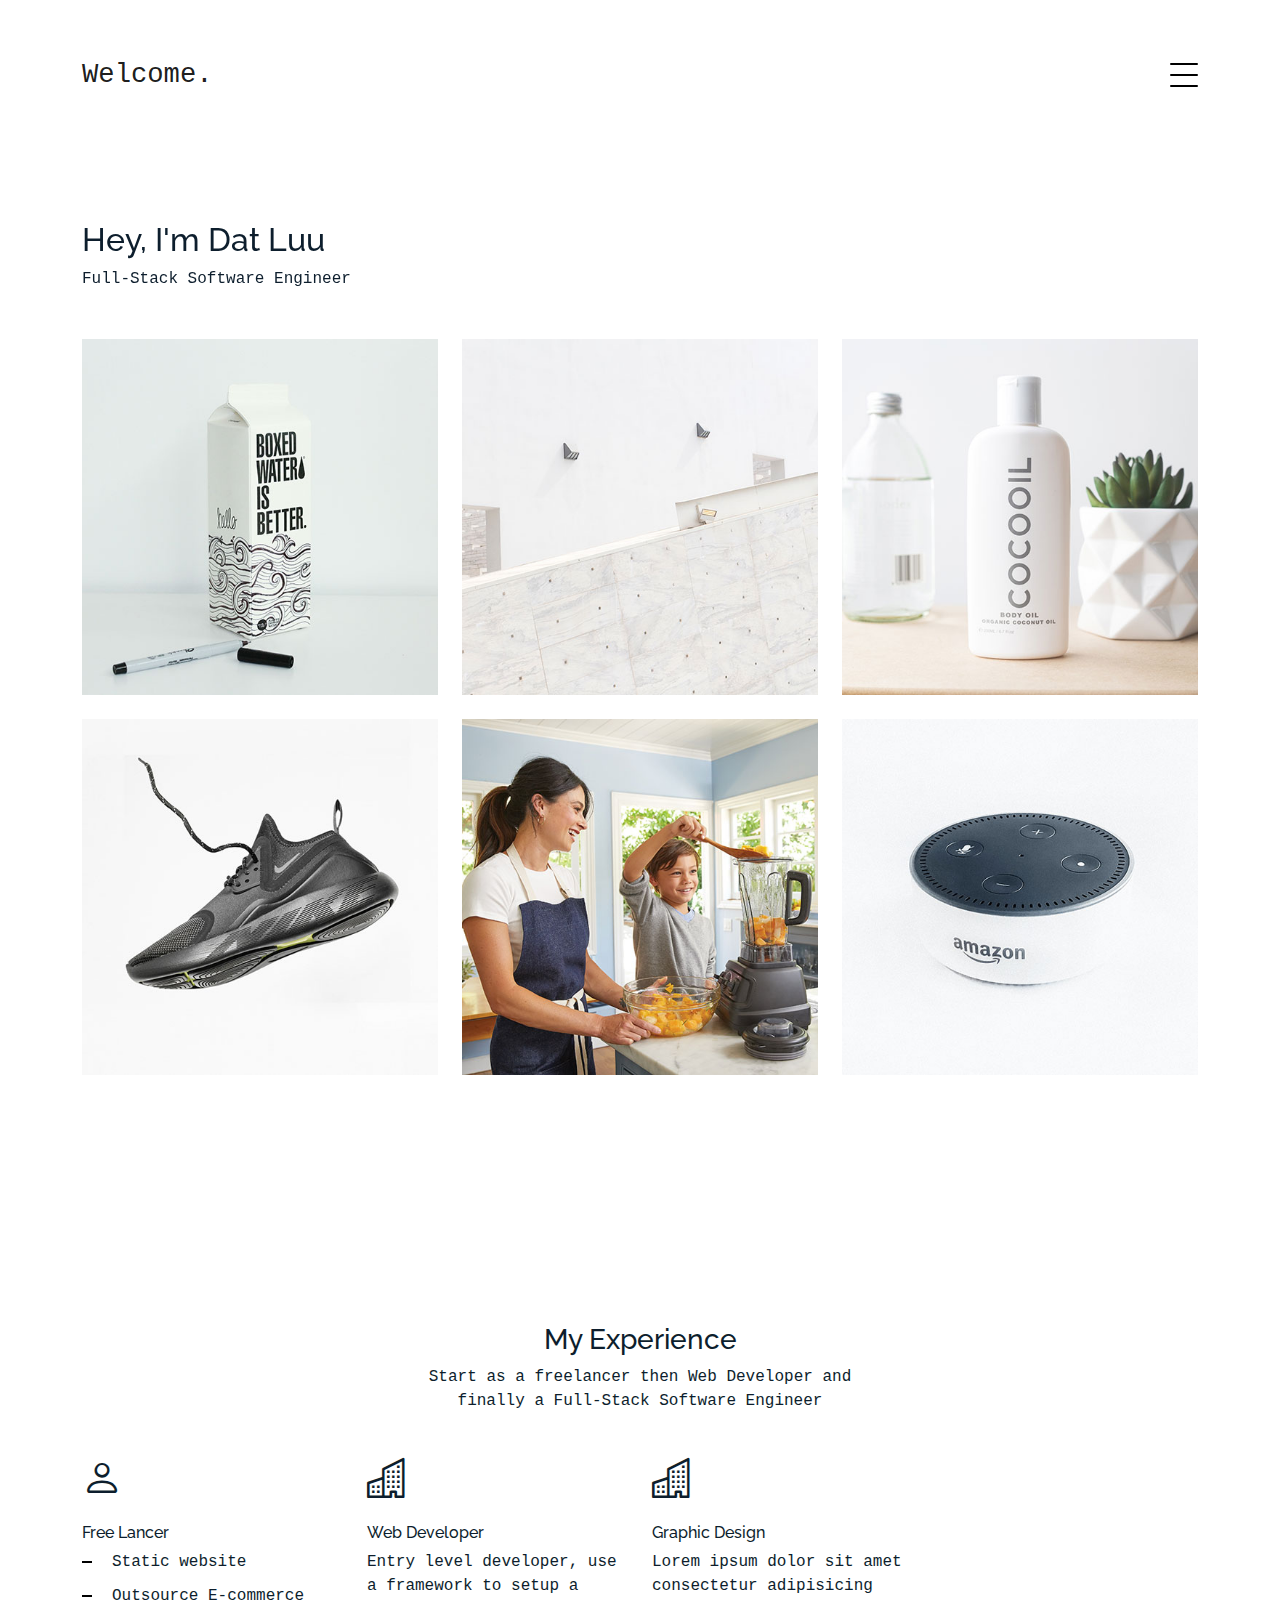
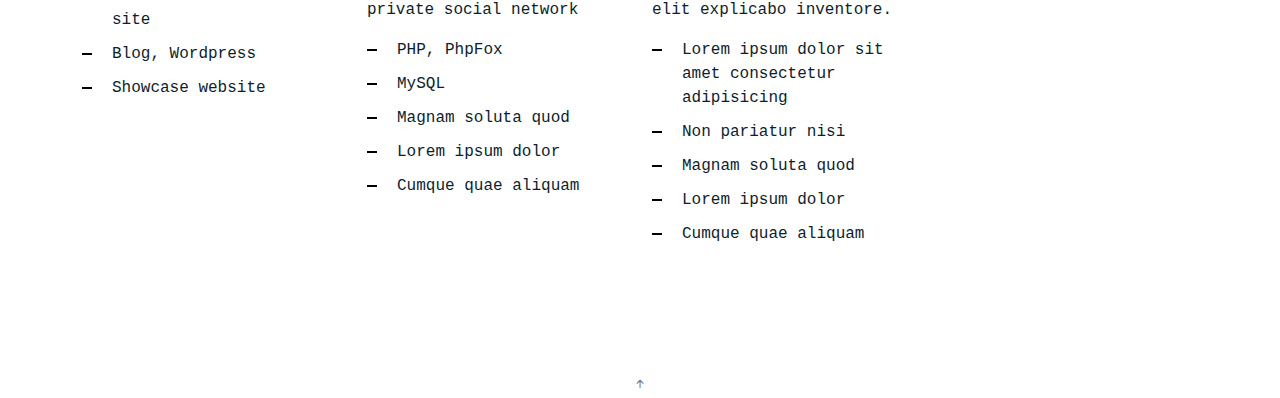
==== index.html @ fb6b013c "New Start" ====
<!DOCTYPE html>
<html lang="en">

<head>
  <meta charset="utf-8">
  <meta content="width=device-width, initial-scale=1.0" name="viewport">

  <title>Dat Luu Portfolio - Welcome</title>
  <meta content="" name="description">
  <meta content="" name="keywords">

  <!-- Favicons -->
  <link href="assets/img/favicon.png" rel="icon">
  <link href="assets/img/apple-touch-icon.png" rel="apple-touch-icon">

  <!-- Google Fonts -->
  <link href="https://fonts.googleapis.com/css?family=https://fonts.googleapis.com/css?family=Inconsolata:400,500,600,700|Raleway:400,400i,500,500i,600,600i,700,700i" rel="stylesheet">

  <!-- Vendor CSS Files -->
  <link href="assets/vendor/aos/aos.css" rel="stylesheet">
  <link href="assets/vendor/bootstrap/css/bootstrap.min.css" rel="stylesheet">
  <link href="assets/vendor/bootstrap-icons/bootstrap-icons.css" rel="stylesheet">
  <link href="assets/vendor/swiper/swiper-bundle.min.css" rel="stylesheet">

  <!-- Template Main CSS File -->
  <link href="assets/css/style.css" rel="stylesheet">

  <!-- =======================================================
  * Template Name: MyPortfolio - v4.1.0
  * Template URL: https://bootstrapmade.com/myportfolio-bootstrap-portfolio-website-template/
  * Author: BootstrapMade.com
  * License: https://bootstrapmade.com/license/
  ======================================================== -->
</head>

<body>

  <!-- ======= Navbar ======= -->
  <div class="collapse navbar-collapse custom-navmenu" id="main-navbar">
    <div class="container py-2 py-md-5">
      <div class="row align-items-start">
        <div class="col-lg-2">
          <ul class="custom-menu">
            <li class="active"><a href="index.html">Home</a></li>
            <li><a href="about.html">About Me</a></li>
            <!-- <li><a href="services.html">Services</a></li>
            <li><a href="works.html">Works</a></li>-->
            <li><a href="contact.html">Contact</a></li>
          </ul>
        </div>
      </div>

    </div>
  </div>

  <nav class="navbar navbar-light custom-navbar">
    <div class="container">
      <a class="navbar-brand" href="index.html">Welcome.</a>
      <a href="#" class="burger" data-bs-toggle="collapse" data-bs-target="#main-navbar">
        <span></span>
      </a>
    </div>
  </nav>

  <main id="main">

    <!-- ======= Works Section ======= -->
    <section class="section site-portfolio">
      <div class="container">
        <div class="row mb-5 align-items-center">
          <div class="col-md-12 col-lg-6 mb-4 mb-lg-0" data-aos="fade-up">
            <h2>Hey, I'm Dat Luu</h2>
            <p class="mb-0">Full-Stack Software Engineer</p>
          </div>
          <!--<div class="col-md-12 col-lg-6 text-start text-lg-end" data-aos="fade-up" data-aos-delay="100">
            <div id="filters" class="filters">
              <a href="#" data-filter="*" class="active">All</a>
              <a href="#" data-filter=".web">Web</a>
              <a href="#" data-filter=".design">Design</a>
              <a href="#" data-filter=".branding">Branding</a>
              <a href="#" data-filter=".photography">Photography</a>
            </div>
          </div>-->
        </div>
        <div id="portfolio-grid" class="row no-gutter" data-aos="fade-up" data-aos-delay="200">
          <div class="item web col-sm-6 col-md-4 col-lg-4 mb-4">
            <a href="work-single.html" class="item-wrap fancybox">
              <div class="work-info">
                <h3>Boxed Water</h3>
                <span>Web</span>
              </div>
              <img class="img-fluid" src="assets/img/img_1.jpg">
            </a>
          </div>
          <div class="item photography col-sm-6 col-md-4 col-lg-4 mb-4">
            <a href="work-single.html" class="item-wrap fancybox">
              <div class="work-info">
                <h3>Build Indoo</h3>
                <span>Photography</span>
              </div>
              <img class="img-fluid" src="assets/img/img_2.jpg">
            </a>
          </div>
          <div class="item branding col-sm-6 col-md-4 col-lg-4 mb-4">
            <a href="work-single.html" class="item-wrap fancybox">
              <div class="work-info">
                <h3>Cocooil</h3>
                <span>Branding</span>
              </div>
              <img class="img-fluid" src="assets/img/img_3.jpg">
            </a>
          </div>
          <div class="item design col-sm-6 col-md-4 col-lg-4 mb-4">
            <a href="work-single.html" class="item-wrap fancybox">
              <div class="work-info">
                <h3>Nike Shoe</h3>
                <span>Design</span>
              </div>
              <img class="img-fluid" src="assets/img/img_4.jpg">
            </a>
          </div>
          <div class="item photography col-sm-6 col-md-4 col-lg-4 mb-4">
            <a href="work-single.html" class="item-wrap fancybox">
              <div class="work-info">
                <h3>Kitchen Sink</h3>
                <span>Photography</span>
              </div>
              <img class="img-fluid" src="assets/img/img_5.jpg">
            </a>
          </div>
          <div class="item branding col-sm-6 col-md-4 col-lg-4 mb-4">
            <a href="work-single.html" class="item-wrap fancybox">
              <div class="work-info">
                <h3>Amazon</h3>
                <span>brandingn</span>
              </div>
              <img class="img-fluid" src="assets/img/img_6.jpg">
            </a>
          </div>
        </div>
      </div>
    </section><!-- End  Works Section -->

    <!-- ======= Services Section ======= -->
    <section class="section services">
      <div class="container">
        <div class="row justify-content-center text-center mb-4">
          <div class="col-5">
            <h3 class="h3 heading">My Experience</h3>
            <p>Start as a freelancer then Web Developer and finally a Full-Stack Software Engineer</p>
          </div>
        </div>
        <div class="row">

          <div class="col-12 col-sm-6 col-md-6 col-lg-3">
            <i class="bi bi-person"></i>
            <h4 class="h4 mb-2">Free Lancer</h4>
            <ul class="list-unstyled list-line">
              <li>Static website</li>
              <li>Outsource E-commerce site</li>
              <li>Blog, Wordpress</li>
              <li>Showcase website</li>
            </ul>
          </div>
          <div class="col-12 col-sm-6 col-md-6 col-lg-3">
            <i class="bi bi-building"></i>
            <h4 class="h4 mb-2">Web Developer</h4>
            <p>Entry level developer, use a framework to setup a private social network</p>
            <ul class="list-unstyled list-line">
              <li>PHP, PhpFox</li>
              <li>MySQL</li>
              <li>Magnam soluta quod</li>
              <li>Lorem ipsum dolor</li>
              <li>Cumque quae aliquam</li>
            </ul>
          </div>
          <div class="col-12 col-sm-6 col-md-6 col-lg-3">
            <i class="bi bi-building"></i>
            <h4 class="h4 mb-2">Graphic Design</h4>
            <p>Lorem ipsum dolor sit amet consectetur adipisicing elit explicabo inventore.</p>
            <ul class="list-unstyled list-line">
              <li>Lorem ipsum dolor sit amet consectetur adipisicing</li>
              <li>Non pariatur nisi</li>
              <li>Magnam soluta quod</li>
              <li>Lorem ipsum dolor</li>
              <li>Cumque quae aliquam</li>
            </ul>
          </div>
        </div>
      </div>
    </section><!-- End Services Section -->

  </main><!-- End #main -->

  <a href="#" class="back-to-top d-flex align-items-center justify-content-center"><i class="bi bi-arrow-up-short"></i></a>

  <!-- Vendor JS Files -->
  <script src="assets/vendor/aos/aos.js"></script>
  <script src="assets/vendor/bootstrap/js/bootstrap.bundle.min.js"></script>
  <script src="assets/vendor/isotope-layout/isotope.pkgd.min.js"></script>
  <script src="assets/vendor/php-email-form/validate.js"></script>
  <script src="assets/vendor/swiper/swiper-bundle.min.js"></script>

  <!-- Template Main JS File -->
  <script src="assets/js/main.js"></script>

</body>

</html>
---- assets/css/style.css ----
/**
* Template Name: MyPortfolio - v4.1.0
* Template URL: https://bootstrapmade.com/myportfolio-bootstrap-portfolio-website-template/
* Author: BootstrapMade.com
* License: https://bootstrapmade.com/license/
*/

/*--------------------------------------------------------------
# General
--------------------------------------------------------------*/
body {
  font-family: "Inconsolata", monospace;
  color: #0d1e2d;
}

a {
  color: #777;
  text-decoration: none;
}

a:hover {
  color: #000;
}

h1, h2, h3, h4, h5, h6, .font-heading {
  font-family: "Raleway", sans-serif;
}

.section {
  padding: 7rem 0;
}

.filters a {
  text-decoration: none;
  color: #000;
  display: inline-block;
  padding-left: 10px;
  padding-right: 10px;
  position: relative;
}

.filters a:hover, .filters a:focus, .filters a:active {
  text-decoration: none;
}

.filters a:hover:before {
  content: "";
  position: absolute;
  left: 10px;
  right: 10px;
  bottom: 0;
  height: 1px;
  background-color: #000;
}

.filters a.active {
  color: #000;
}

.filters a.active:before {
  content: "";
  position: absolute;
  left: 10px;
  right: 10px;
  bottom: 0;
  height: 1px;
  background-color: #000;
}

.item {
  border: none;
  margin-bottom: 30px;
}

.item .item-wrap {
  display: block;
  position: relative;
  overflow: hidden;
}

.item .item-wrap:after {
  z-index: 2;
  position: absolute;
  content: "";
  top: 0;
  left: 0;
  right: 0;
  bottom: 0;
  background: rgba(0, 0, 0, 0.4);
  visibility: hidden;
  opacity: 0;
  transition: .3s all ease-in-out;
}

.item .item-wrap img {
  transition: .3s transform ease;
  transform: scale(1);
}

.item .item-wrap > .work-info {
  position: absolute;
  top: 50%;
  width: 100%;
  text-align: center;
  z-index: 3;
  transform: translateY(-50%);
  color: #fff;
  opacity: 0;
  visibility: hidden;
  margin-top: 20px;
  transition: .3s all ease;
}

.item .item-wrap > .work-info h3 {
  font-size: 20px;
  margin-bottom: 0;
}

.item .item-wrap > .work-info span {
  font-size: 14px;
  text-transform: uppercase;
  letter-spacing: .2rem;
}

.item .item-wrap:hover {
  text-decoration: none;
}

.item .item-wrap:hover img {
  transform: scale(1.05);
}

.item .item-wrap:hover:after {
  opacity: 1;
  visibility: visible;
}

.item .item-wrap:hover .work-info {
  margin-top: 0px;
  opacity: 1;
  visibility: visible;
}

.testimonial-wrap {
  padding: 50px 50px 80px 50px;
  background: #eceff2;
}

.testimonial-wrap .testimonial {
  text-align: center;
  max-width: 500px;
  margin: 0 auto;
}

.testimonial-wrap .testimonial img {
  border-radius: 50%;
  width: 120px;
  margin: 0 auto 30px auto;
}

.testimonial-wrap .testimonial blockquote p {
  font-size: 20px;
}

.h3 {
  font-size: 20px;
}

.h4 {
  font-size: 16px;
}

.heading {
  font-size: 28px;
}

.readmore {
  display: inline-block;
  border: 1px solid #000;
  padding: 10px 15px;
  font-size: 12px;
  text-transform: uppercase;
  color: #000;
  transition: .2s all ease;
  font-weight: 700;
}

.readmore:active, .readmore:focus, .readmore:hover {
  outline: none;
}

.readmore:hover {
  color: #fff;
  text-decoration: none;
  background: #000;
}

.testimonials-slider .swiper-pagination {
  margin-top: -60px;
  position: relative;
}

.testimonials-slider .swiper-pagination .swiper-pagination-bullet {
  width: 12px;
  height: 12px;
  background-color: rgba(13, 30, 45, 0.3);
  opacity: 1;
}

.testimonials-slider .swiper-pagination .swiper-pagination-bullet-active {
  background-color: rgba(13, 30, 45, 0.6);
}

.sticky-content {
  position: sticky;
  position: -webkit-sticky;
  top: 0;
  /* required */
}

.list-line li {
  margin-bottom: 10px;
  position: relative;
  padding-left: 30px;
}

.list-line li:before {
  content: "";
  position: absolute;
  left: 0;
  top: .7rem;
  width: 10px;
  height: 2px;
  background: #000;
}

.form-control {
  border-radius: 0;
  background: #f8f9fa;
  border: 1px solid transparent;
  padding-top: 10px !important;
  padding-bottom: 10px !important;
}

.form-control:active, .form-control:focus {
  background: #eff1f4;
  outline: none;
  box-shadow: none;
  border: 1px solid transparent;
}

.custom-progress {
  height: 7px;
  border-radius: 0;
}

.custom-progress .progress-bar {
  background: #000;
}

/* Services */
.services i {
  font-size: 40px;
}

.services h4 {
  padding-top: 10px;
}

/* Contact Form */
.php-email-form .error-message {
  display: none;
  color: #fff;
  background: #ed3c0d;
  text-align: left;
  padding: 15px;
  font-weight: 600;
}

.php-email-form .error-message br + br {
  margin-top: 25px;
}

.php-email-form .sent-message {
  display: none;
  color: #fff;
  background: #18d26e;
  text-align: center;
  padding: 15px;
  font-weight: 600;
}

.php-email-form .loading {
  display: none;
  background: #fff;
  text-align: center;
  padding: 15px;
}

.php-email-form .loading:before {
  content: "";
  display: inline-block;
  border-radius: 50%;
  width: 24px;
  height: 24px;
  margin: 0 10px -6px 0;
  border: 3px solid #18d26e;
  border-top-color: #eee;
  -webkit-animation: animate-loading 1s linear infinite;
  animation: animate-loading 1s linear infinite;
}

@-webkit-keyframes animate-loading {
  0% {
    transform: rotate(0deg);
  }
  100% {
    transform: rotate(360deg);
  }
}

@keyframes animate-loading {
  0% {
    transform: rotate(0deg);
  }
  100% {
    transform: rotate(360deg);
  }
}

/*--------------------------------------------------------------
# Header
--------------------------------------------------------------*/
/* Custom Navmenu */
.custom-navmenu {
  background: #0d1e2d;
}

.custom-navmenu .custom-menu, .custom-navmenu .custom-menu li {
  padding: 0;
  margin: 0;
  list-style: none;
}

.custom-navmenu .custom-menu li {
  margin-bottom: 0;
  font-size: 20px;
}

.custom-navmenu .custom-menu li a {
  color: #fff;
  padding: 10px 0 !important;
}

.custom-navmenu .custom-menu li a:hover {
  text-decoration: none;
}

.custom-navmenu .custom-menu li.active a {
  text-decoration: underline;
}

.custom-navmenu h3 {
  font-size: 20px;
  color: #fff;
}

.custom-navmenu p {
  color: rgba(255, 255, 255, 0.6);
}

.custom-navmenu a {
  color: rgba(255, 255, 255, 0.7);
}

.custom-navmenu a:hover {
  color: #fff;
}

/* Custom Navbar */
.custom-navbar {
  padding-top: 50px;
  width: 100%;
}

@media (max-width: 780px) {
  .custom-navbar > .container {
    padding-right: 0;
    padding-left: 0;
  }
}

.custom-navbar .navbar-brand {
  font-size: 1.7rem;
}

/* Burger */
.burger {
  width: 28px;
  height: 32px;
  cursor: pointer;
  position: relative;
}

.burger:before, .burger span, .burger:after {
  width: 100%;
  height: 2px;
  display: block;
  background: #000;
  border-radius: 2px;
  position: absolute;
  opacity: 1;
}

.burger:before, .burger:after {
  transition: top 0.35s cubic-bezier(0.23, 1, 0.32, 1), transform 0.35s cubic-bezier(0.23, 1, 0.32, 1), opacity 0.35s cubic-bezier(0.23, 1, 0.32, 1), background-color 1.15s cubic-bezier(0.86, 0, 0.07, 1);
  -webkit-transition: top 0.35s cubic-bezier(0.23, 1, 0.32, 1), -webkit-transform 0.35s cubic-bezier(0.23, 1, 0.32, 1), opacity 0.35s cubic-bezier(0.23, 1, 0.32, 1), background-color 1.15s cubic-bezier(0.86, 0, 0.07, 1);
  content: "";
}

.burger:before {
  top: 4px;
}

.burger span {
  top: 15px;
}

.burger:after {
  top: 26px;
}

/* Hover */
.burger:hover:before {
  top: 7px;
}

.burger:hover:after {
  top: 23px;
}

/* Click */
.burger.active span {
  opacity: 0;
}

.burger.active:before, .burger.active:after {
  top: 40%;
}

.burger.active:before {
  transform: rotate(45deg);
}

.burger.active:after {
  transform: rotate(-45deg);
}

.burger:focus {
  outline: none;
}

/*--------------------------------------------------------------
# Footer
--------------------------------------------------------------*/
.footer {
  padding: 0 0 4rem 0;
}

.footer a {
  color: #000;
}

.social a {
  display: inline-block;
  width: 50px;
  height: 50px;
  border-radius: 50%;
  background: #f8f9fa;
  position: relative;
  text-align: center;
  color: #0d1e2d;
}

.social a span {
  display: inline-block;
  left: 50%;
  position: absolute;
  top: 50%;
  transform: translate(-50%, -50%);
}

.social a:hover {
  color: #000;
}
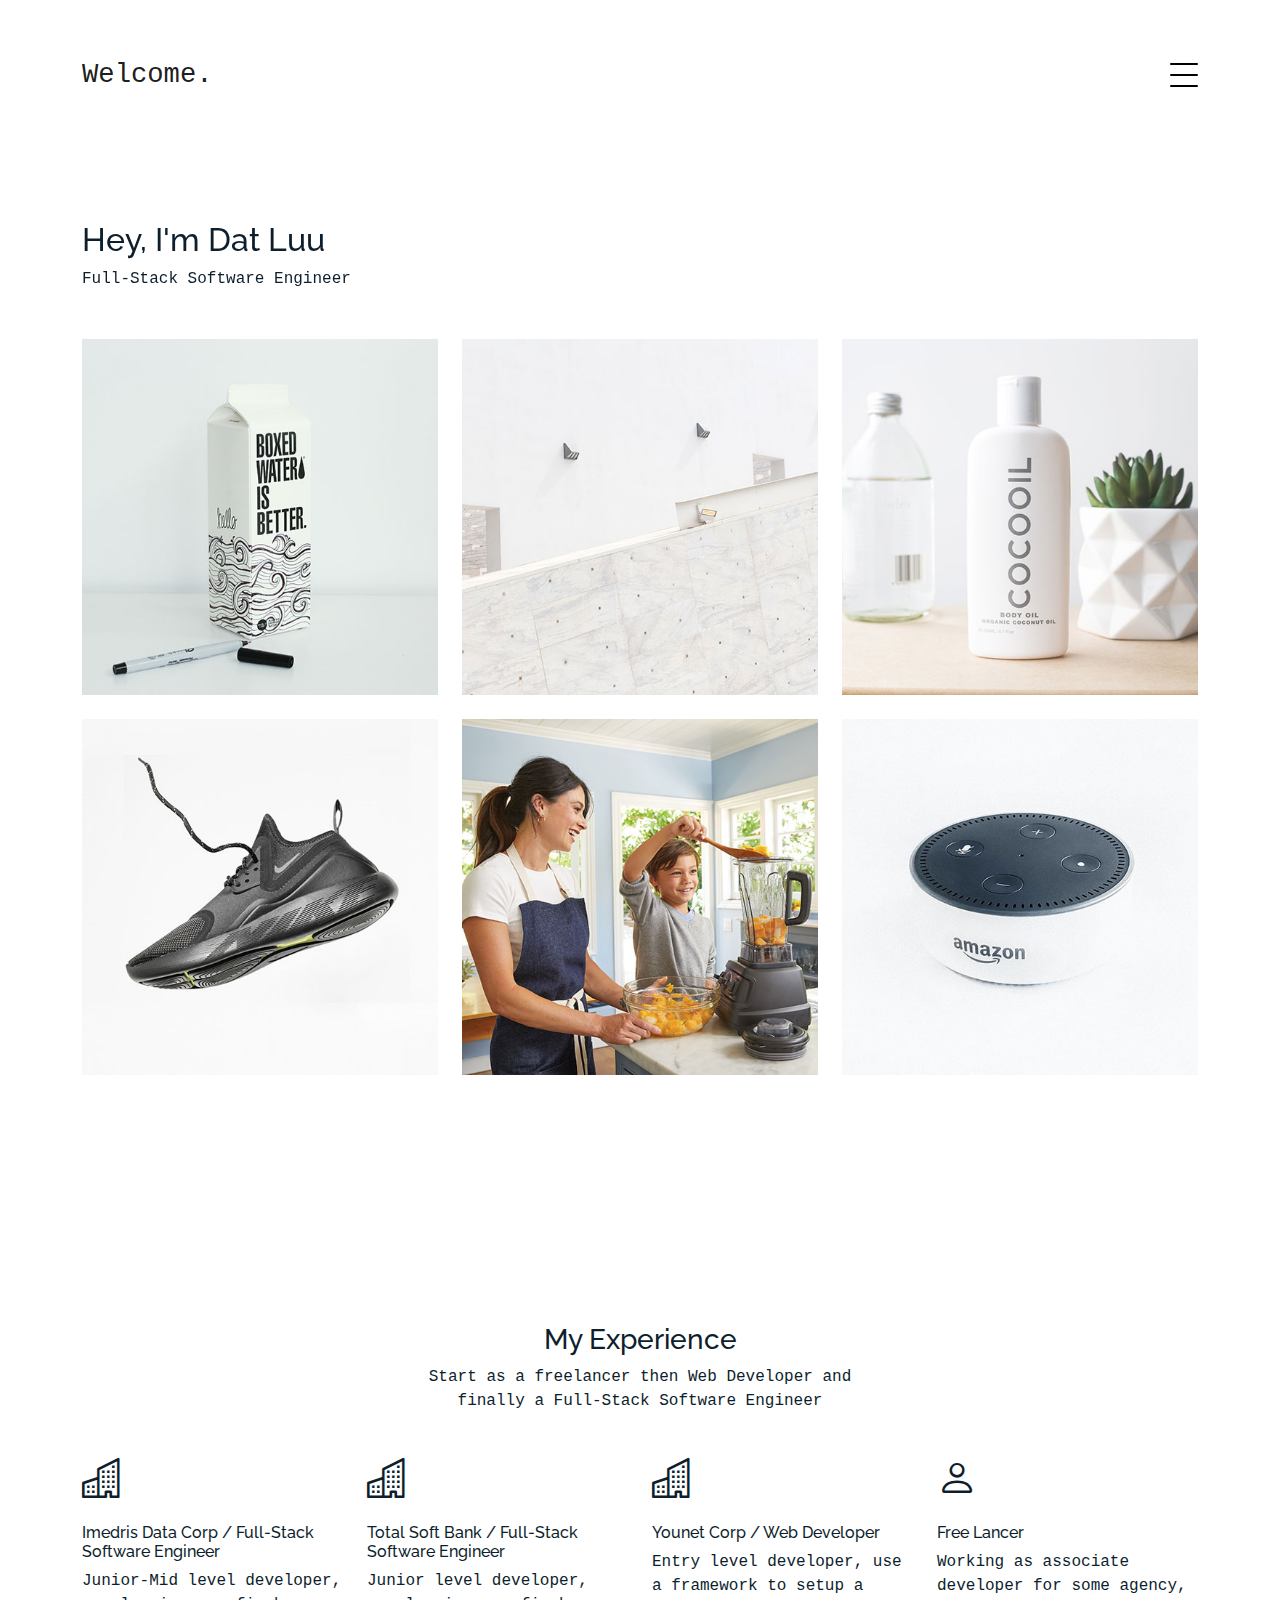
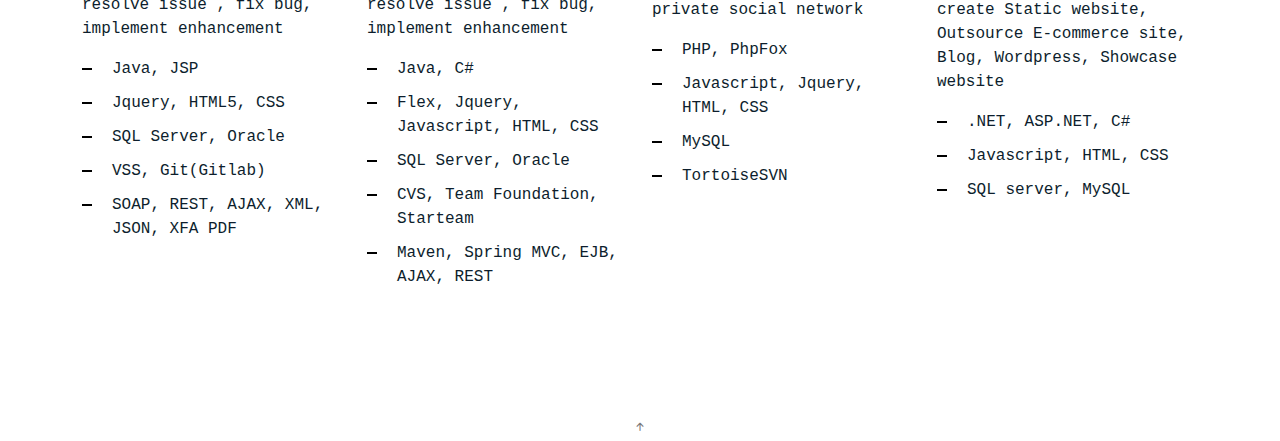
==== commit 3be4c9b4: "Update index.html" ====
--- a/index.html
+++ b/index.html
@@ -151,39 +151,49 @@
           </div>
         </div>
         <div class="row">
-
+          <div class="col-12 col-sm-6 col-md-6 col-lg-3">
+            <i class="bi bi-building"></i>
+            <h4 class="h4 mb-2">Imedris Data Corp / Full-Stack Software Engineer</h4>
+            <p>Junior-Mid level developer, resolve issue , fix bug, implement enhancement</p>
+            <ul class="list-unstyled list-line">
+              <li>Java, JSP</li>
+              <li>Jquery, HTML5, CSS</li>
+              <li>SQL Server, Oracle</li>
+              <li>VSS, Git(Gitlab)</li>
+              <li>SOAP, REST, AJAX, XML, JSON, XFA PDF</li>
+            </ul>
+          </div>
+          <div class="col-12 col-sm-6 col-md-6 col-lg-3">
+            <i class="bi bi-building"></i>
+            <h4 class="h4 mb-2">Total Soft Bank / Full-Stack Software Engineer</h4>
+            <p>Junior level developer, resolve issue , fix bug, implement enhancement</p>
+            <ul class="list-unstyled list-line">
+              <li>Java, C#</li>
+              <li>Flex, Jquery, Javascript, HTML, CSS</li>
+              <li>SQL Server, Oracle</li>
+              <li>CVS, Team Foundation, Starteam</li>
+              <li>Maven, Spring MVC, EJB, AJAX, REST</li>
+            </ul>
+          </div>
+          <div class="col-12 col-sm-6 col-md-6 col-lg-3">
+            <i class="bi bi-building"></i>
+            <h4 class="h4 mb-2">Younet Corp / Web Developer</h4>
+            <p>Entry level developer, use a framework to setup a private social network</p>
+            <ul class="list-unstyled list-line">
+              <li>PHP, PhpFox</li>
+              <li>Javascript, Jquery, HTML, CSS</li>
+              <li>MySQL</li>
+              <li>TortoiseSVN</li>
+            </ul>
+          </div>
           <div class="col-12 col-sm-6 col-md-6 col-lg-3">
             <i class="bi bi-person"></i>
             <h4 class="h4 mb-2">Free Lancer</h4>
-            <ul class="list-unstyled list-line">
-              <li>Static website</li>
-              <li>Outsource E-commerce site</li>
-              <li>Blog, Wordpress</li>
-              <li>Showcase website</li>
-            </ul>
-          </div>
-          <div class="col-12 col-sm-6 col-md-6 col-lg-3">
-            <i class="bi bi-building"></i>
-            <h4 class="h4 mb-2">Web Developer</h4>
-            <p>Entry level developer, use a framework to setup a private social network</p>
-            <ul class="list-unstyled list-line">
-              <li>PHP, PhpFox</li>
-              <li>MySQL</li>
-              <li>Magnam soluta quod</li>
-              <li>Lorem ipsum dolor</li>
-              <li>Cumque quae aliquam</li>
-            </ul>
-          </div>
-          <div class="col-12 col-sm-6 col-md-6 col-lg-3">
-            <i class="bi bi-building"></i>
-            <h4 class="h4 mb-2">Graphic Design</h4>
-            <p>Lorem ipsum dolor sit amet consectetur adipisicing elit explicabo inventore.</p>
-            <ul class="list-unstyled list-line">
-              <li>Lorem ipsum dolor sit amet consectetur adipisicing</li>
-              <li>Non pariatur nisi</li>
-              <li>Magnam soluta quod</li>
-              <li>Lorem ipsum dolor</li>
-              <li>Cumque quae aliquam</li>
+            <p>Working as associate developer for some agency, create Static website, Outsource E-commerce site, Blog, Wordpress, Showcase website</p>
+            <ul class="list-unstyled list-line">
+              <li>.NET, ASP.NET, C#</li>
+              <li>Javascript, HTML, CSS</li>
+              <li>SQL server, MySQL</li>
             </ul>
           </div>
         </div>
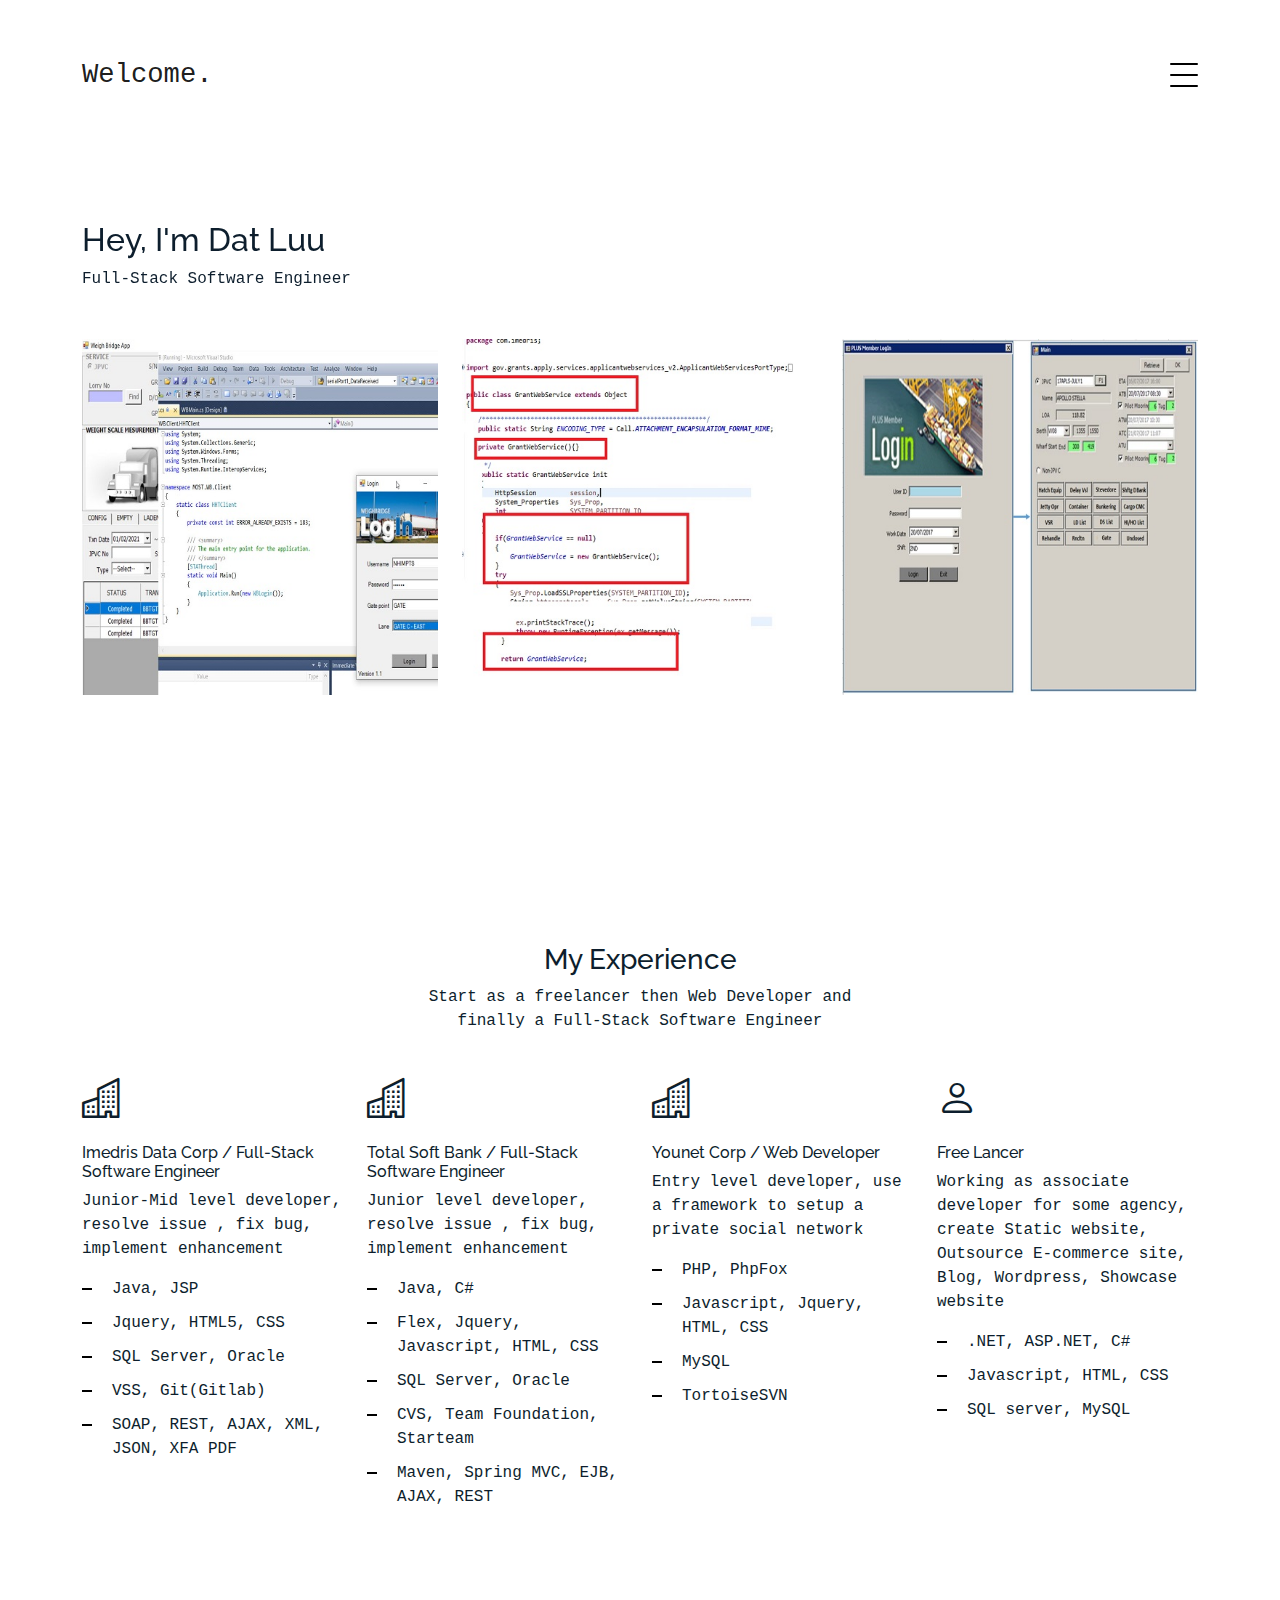
==== commit 69fe5629: "1" ====
--- a/index.html
+++ b/index.html
@@ -83,35 +83,35 @@
           </div>-->
         </div>
         <div id="portfolio-grid" class="row no-gutter" data-aos="fade-up" data-aos-delay="200">
-          <div class="item web col-sm-6 col-md-4 col-lg-4 mb-4">
-            <a href="work-single.html" class="item-wrap fancybox">
-              <div class="work-info">
-                <h3>Boxed Water</h3>
-                <span>Web</span>
-              </div>
-              <img class="img-fluid" src="assets/img/img_1.jpg">
-            </a>
-          </div>
-          <div class="item photography col-sm-6 col-md-4 col-lg-4 mb-4">
-            <a href="work-single.html" class="item-wrap fancybox">
-              <div class="work-info">
-                <h3>Build Indoo</h3>
-                <span>Photography</span>
-              </div>
-              <img class="img-fluid" src="assets/img/img_2.jpg">
-            </a>
-          </div>
-          <div class="item branding col-sm-6 col-md-4 col-lg-4 mb-4">
-            <a href="work-single.html" class="item-wrap fancybox">
-              <div class="work-info">
-                <h3>Cocooil</h3>
-                <span>Branding</span>
-              </div>
-              <img class="img-fluid" src="assets/img/img_3.jpg">
-            </a>
-          </div>
-          <div class="item design col-sm-6 col-md-4 col-lg-4 mb-4">
-            <a href="work-single.html" class="item-wrap fancybox">
+          <div class="item col-sm-6 col-md-4 col-lg-4 mb-4">
+            <a href="#" class="item-wrap fancybox">
+              <div class="work-info">
+                <h3>Create window application to weight the truck/trailer when stop in gateway</h3>
+                <span>Window Software</span>
+              </div>
+              <img class="img-fluid" src="assets/img/Work_Part1.jpg">
+            </a>
+          </div>
+          <div class="item col-sm-6 col-md-4 col-lg-4 mb-4">
+            <a href="#" class="item-wrap fancybox">
+              <div class="work-info">
+                <h3>Make Webservice object using Singleton Pattern</h3>
+                <span>Web Application</span>
+              </div>
+              <img class="img-fluid" src="assets/img/Work_Part2.jpg">
+            </a>
+          </div>
+          <div class="item col-sm-6 col-md-4 col-lg-4 mb-4">
+            <a href="#" class="item-wrap fancybox">
+              <div class="work-info">
+                <h3>Create Application run on a hand held terminal device for field direct manage</h3>
+                <span>Mobile</span>
+              </div>
+              <img class="img-fluid" src="assets/img/Work_Part3.jpg">
+            </a>
+          </div>
+          <!--<div class="item design col-sm-6 col-md-4 col-lg-4 mb-4">
+            <a href="#" class="item-wrap fancybox">
               <div class="work-info">
                 <h3>Nike Shoe</h3>
                 <span>Design</span>
@@ -120,7 +120,7 @@
             </a>
           </div>
           <div class="item photography col-sm-6 col-md-4 col-lg-4 mb-4">
-            <a href="work-single.html" class="item-wrap fancybox">
+            <a href="#" class="item-wrap fancybox">
               <div class="work-info">
                 <h3>Kitchen Sink</h3>
                 <span>Photography</span>
@@ -129,14 +129,14 @@
             </a>
           </div>
           <div class="item branding col-sm-6 col-md-4 col-lg-4 mb-4">
-            <a href="work-single.html" class="item-wrap fancybox">
+            <a href="#" class="item-wrap fancybox">
               <div class="work-info">
                 <h3>Amazon</h3>
                 <span>brandingn</span>
               </div>
               <img class="img-fluid" src="assets/img/img_6.jpg">
             </a>
-          </div>
+          </div>-->
         </div>
       </div>
     </section><!-- End  Works Section -->
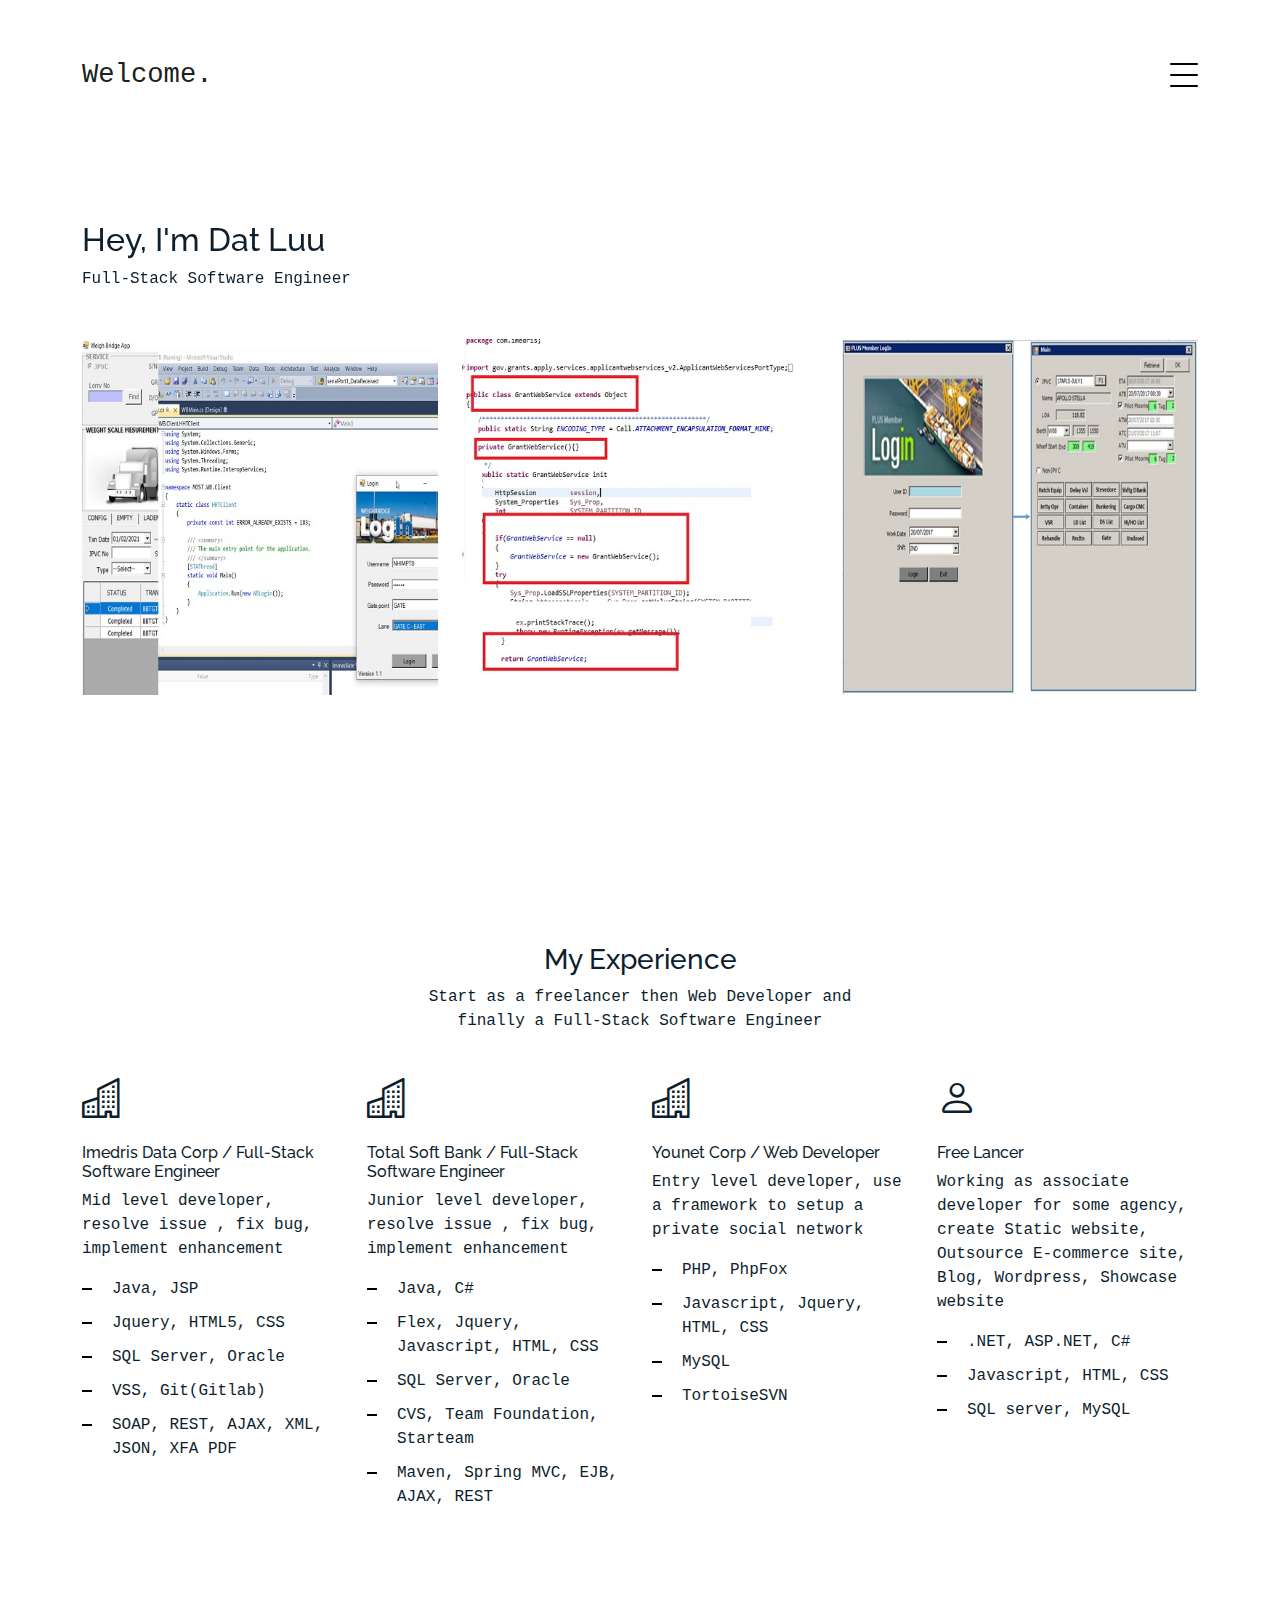
==== commit 92c4a189: "2" ====
--- a/index.html
+++ b/index.html
@@ -154,7 +154,7 @@
           <div class="col-12 col-sm-6 col-md-6 col-lg-3">
             <i class="bi bi-building"></i>
             <h4 class="h4 mb-2">Imedris Data Corp / Full-Stack Software Engineer</h4>
-            <p>Junior-Mid level developer, resolve issue , fix bug, implement enhancement</p>
+            <p>Mid level developer, resolve issue , fix bug, implement enhancement</p>
             <ul class="list-unstyled list-line">
               <li>Java, JSP</li>
               <li>Jquery, HTML5, CSS</li>
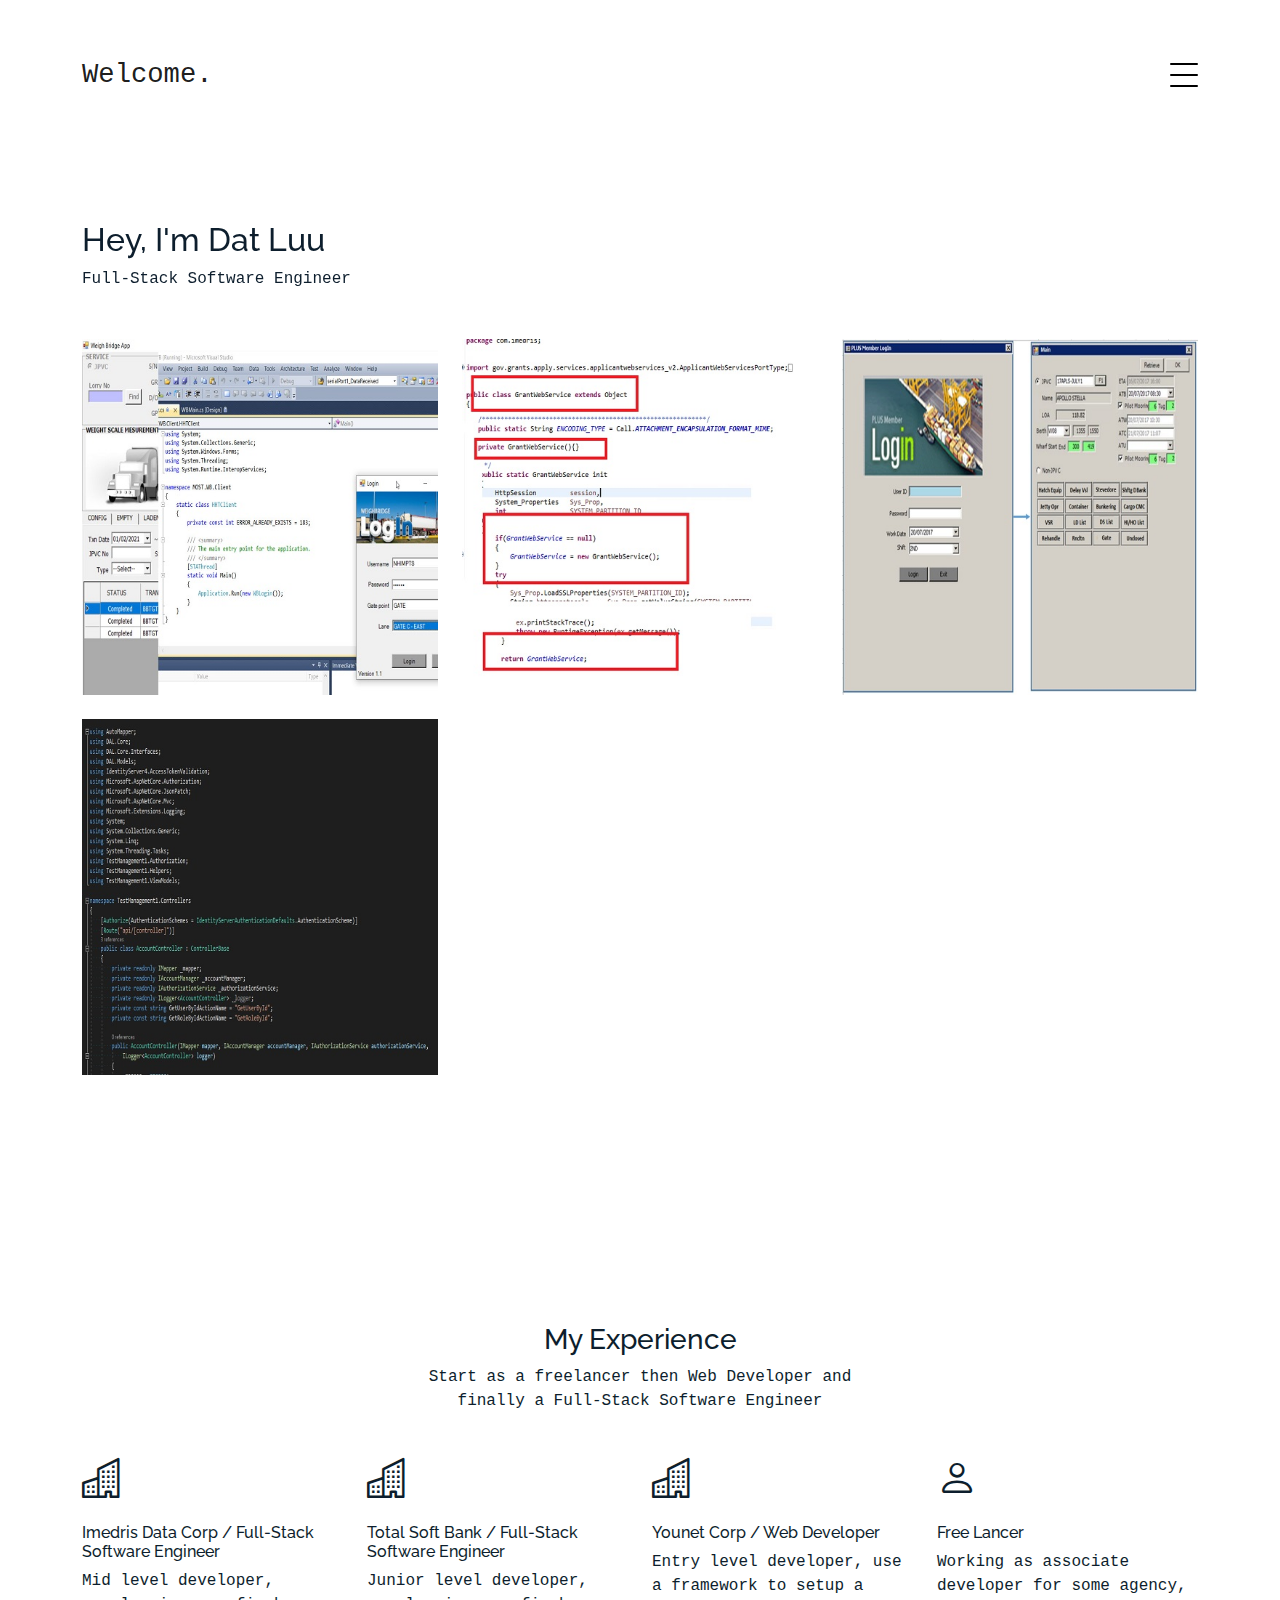
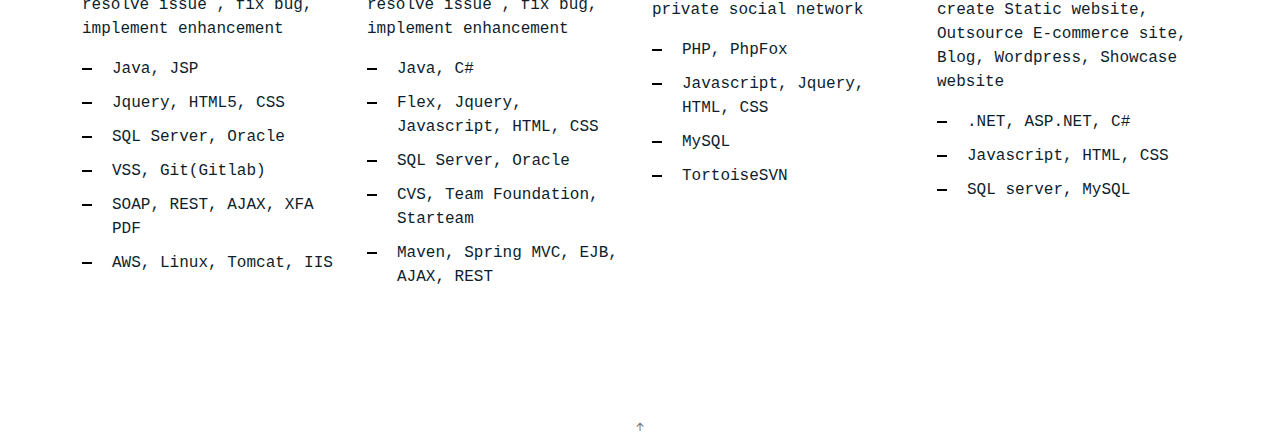
==== commit f5847f56: "3" ====
--- a/index.html
+++ b/index.html
@@ -110,16 +110,16 @@
               <img class="img-fluid" src="assets/img/Work_Part3.jpg">
             </a>
           </div>
-          <!--<div class="item design col-sm-6 col-md-4 col-lg-4 mb-4">
-            <a href="#" class="item-wrap fancybox">
-              <div class="work-info">
-                <h3>Nike Shoe</h3>
-                <span>Design</span>
-              </div>
-              <img class="img-fluid" src="assets/img/img_4.jpg">
-            </a>
-          </div>
-          <div class="item photography col-sm-6 col-md-4 col-lg-4 mb-4">
+          <div class="item col-sm-6 col-md-4 col-lg-4 mb-4">
+            <a href="https://github.com/luuvinhdat66/Sample-Code" class="item-wrap fancybox">
+              <div class="work-info">
+                <h3>Check out this link for my work sample code</h3>
+                <span>Code</span>
+              </div>
+              <img class="img-fluid" src="assets/img/Work_Part4.jpg">
+            </a>
+          </div>
+          <!--<div class="item photography col-sm-6 col-md-4 col-lg-4 mb-4">
             <a href="#" class="item-wrap fancybox">
               <div class="work-info">
                 <h3>Kitchen Sink</h3>
@@ -160,7 +160,8 @@
               <li>Jquery, HTML5, CSS</li>
               <li>SQL Server, Oracle</li>
               <li>VSS, Git(Gitlab)</li>
-              <li>SOAP, REST, AJAX, XML, JSON, XFA PDF</li>
+              <li>SOAP, REST, AJAX, XFA PDF</li>
+              <li>AWS, Linux, Tomcat, IIS</li>
             </ul>
           </div>
           <div class="col-12 col-sm-6 col-md-6 col-lg-3">
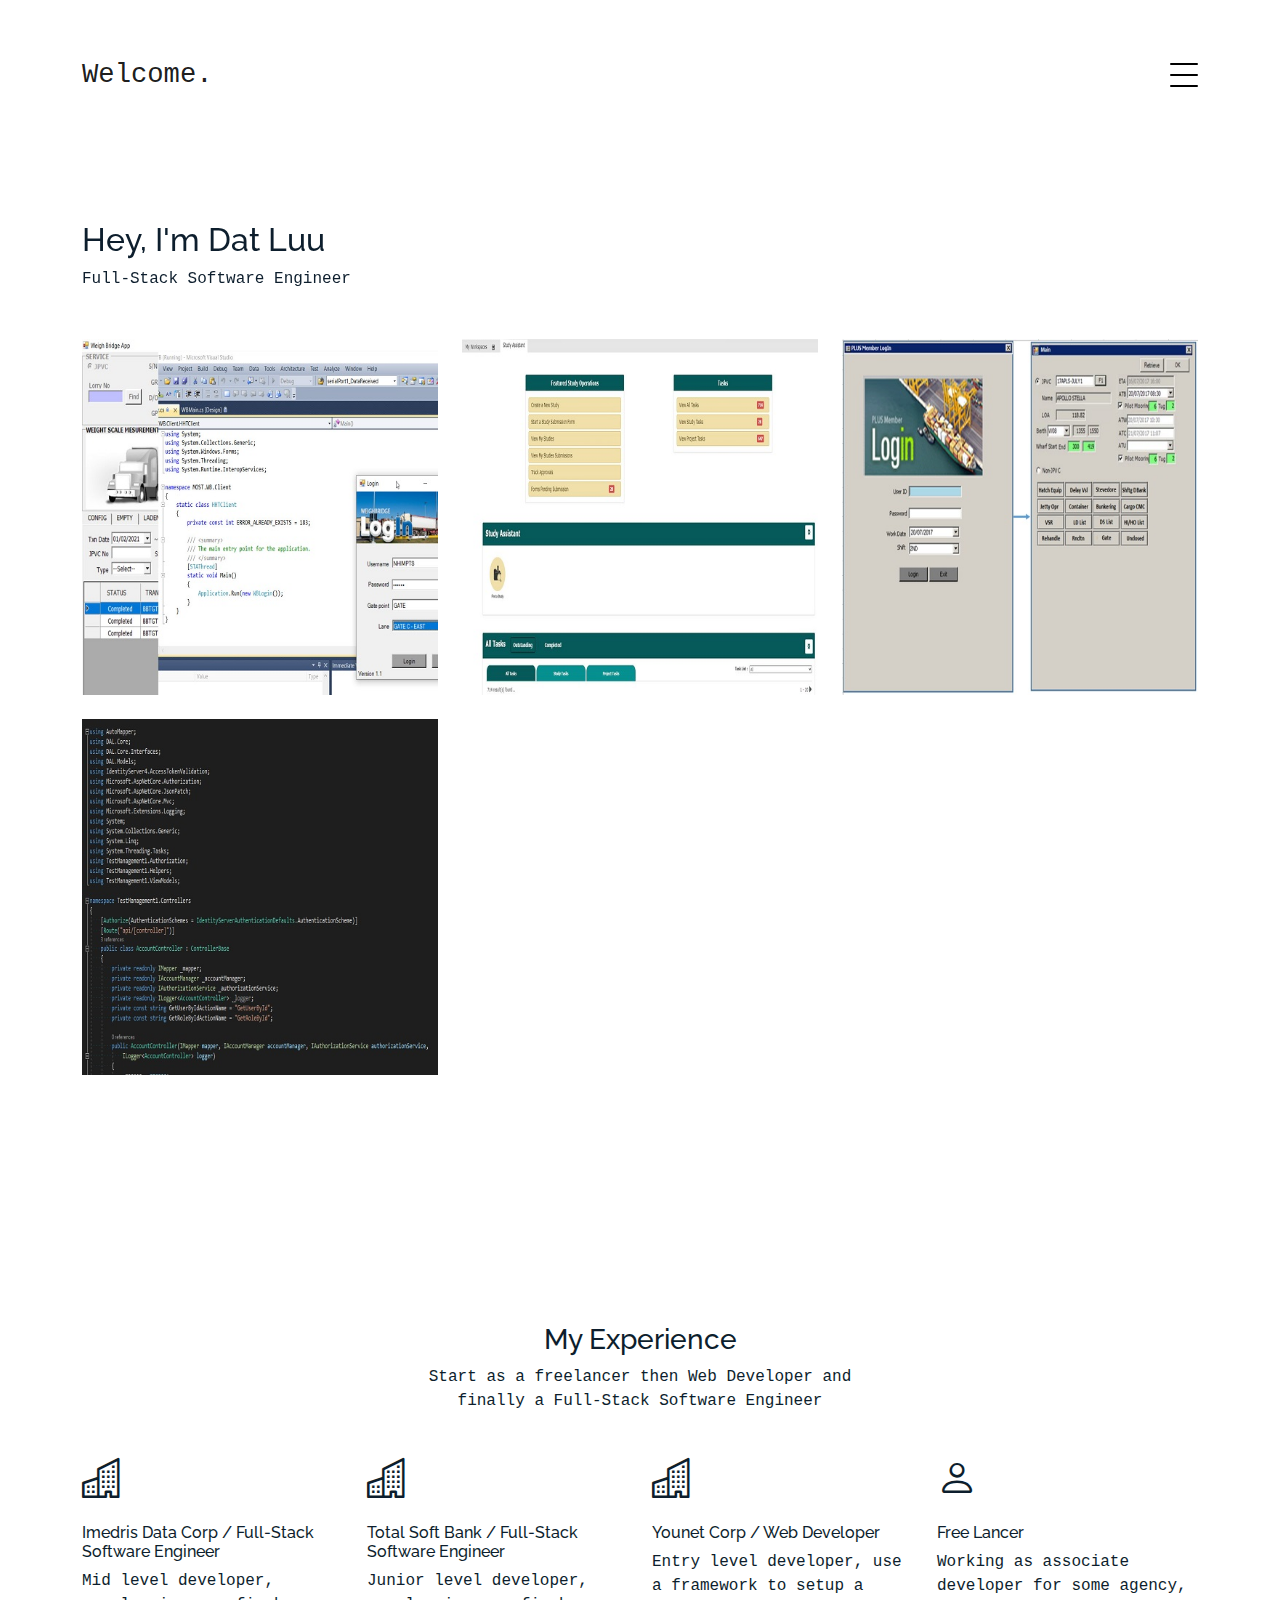
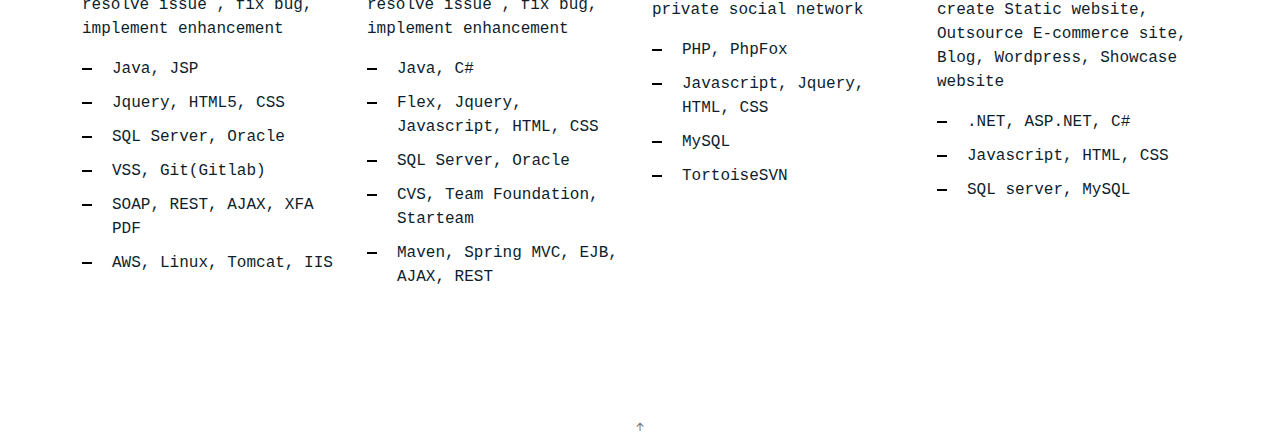
==== commit 22c78e46: "4" ====
--- a/index.html
+++ b/index.html
@@ -86,25 +86,25 @@
           <div class="item col-sm-6 col-md-4 col-lg-4 mb-4">
             <a href="#" class="item-wrap fancybox">
               <div class="work-info">
-                <h3>Create window application to weight the truck/trailer when stop in gateway</h3>
+                <h3>Developed window application to weight the truck/trailer when stop in gateway</h3>
                 <span>Window Software</span>
               </div>
               <img class="img-fluid" src="assets/img/Work_Part1.jpg">
             </a>
           </div>
           <div class="item col-sm-6 col-md-4 col-lg-4 mb-4">
-            <a href="#" class="item-wrap fancybox">
-              <div class="work-info">
-                <h3>Make Webservice object using Singleton Pattern</h3>
+            <a href="web-application1.html" class="item-wrap fancybox">
+              <div class="work-info">
+                <h3>Developed client-server application for manage custom form and document</h3>
                 <span>Web Application</span>
               </div>
-              <img class="img-fluid" src="assets/img/Work_Part2.jpg">
-            </a>
-          </div>
-          <div class="item col-sm-6 col-md-4 col-lg-4 mb-4">
-            <a href="#" class="item-wrap fancybox">
-              <div class="work-info">
-                <h3>Create Application run on a hand held terminal device for field direct manage</h3>
+              <img class="img-fluid" src="assets/img/Work_Part5.jpg">
+            </a>
+          </div>
+          <div class="item col-sm-6 col-md-4 col-lg-4 mb-4">
+            <a href="#" class="item-wrap fancybox">
+              <div class="work-info">
+                <h3>Developed mobile application for hand held terminal device</h3>
                 <span>Mobile</span>
               </div>
               <img class="img-fluid" src="assets/img/Work_Part3.jpg">
